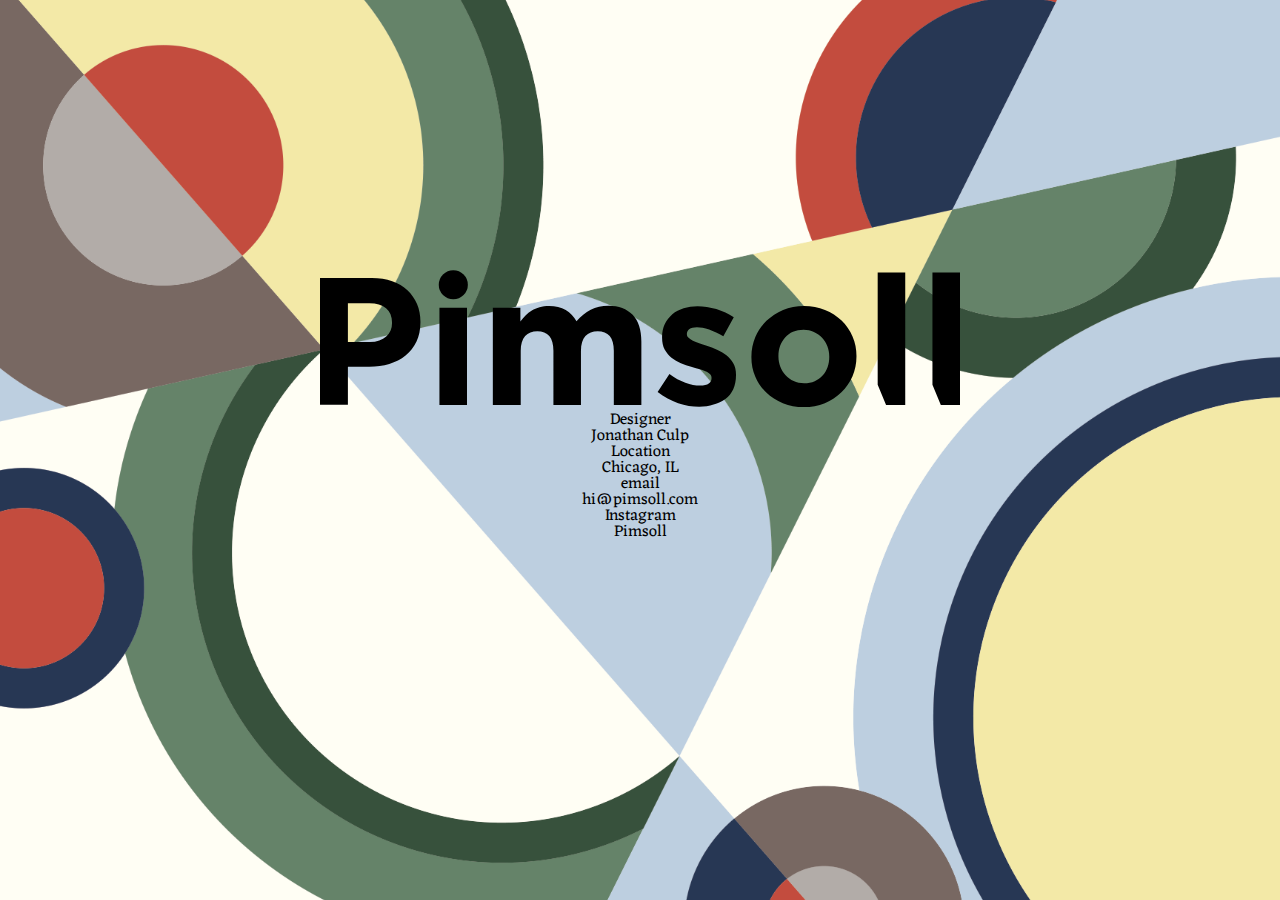
==== index2.html @ f4280edb "option 2" ====
<!DOCTYPE html>
<html lang="en-US">
<head>

  <!--
  Version: 2

  Pimsoll
  Website by Jonathan Culp
  JonathanCulp.com
  jdculp@umich.edu
  -->

    <meta charset="UTF-8">
    <meta name="viewport" content="width=device-width, initial-scale=1">
    <title>Pimsoll</title>


    <!-- Webfonts -->
  <link rel="stylesheet" media="screen" href="https://fontlibrary.org/face/osp-din" type="text/css"/>
  <link href="https://fonts.googleapis.com/css?family=Eczar" rel="stylesheet">
  <link href="https://fonts.googleapis.com/css?family=Oswald" rel="stylesheet">

    <link rel="stylesheet" href="css/style-index.css" type="text/css" media="all">
</head>
<body>

    <header role="banner">
        
        <div class="feature">
        </div>
        
        <div class="title">
        <object type="image/svg+xml" data="images/pimsoll.svg" class="pimsoll"></object>
        <ul class="card">
            <li class="designation">Designer</li>
            <li class="answer">Jonathan Culp</li>
            <li class="designation">Location</li>
            <li class="answer">Chicago, IL</li>
            <li class="designation">email</li>
            <li class="answer">hi@pimsoll.com</li>
            <li class="designation">Instagram</li>
            <li class="answer">Pimsoll</li>
        </ul>
        </div>
        
    </header>
    
    <section role"alert" class="info">
    
    </section>
    
</body>
---- css/style-index.css ----
/* -------------------------------------------------------

Pimsoll //

Pimsoll.com

Version: 1

Author: Jonathan Culp

Contact: JonathanCulp.com

----------------------------------------------------- */

html,body,div,span,applet,object,iframe,h1,h2,h3,h4,h5,h6,p,blockquote,pre,a,abbr,acronym,address,big,cite,code,del,dfn,em,img,ins,kbd,q,s,samp,small,strike,strong,sub,sup,tt,var,b,u,i,center,dl,dt,dd,ol,ul,li,fieldset,form,label,legend,table,caption,tbody,tfoot,thead,tr,th,td,article,aside,canvas,details,embed,figure,figcaption,footer,header,hgroup,menu,nav,output,ruby,section,summary,time,mark,audio,video{border:0;font-size:100%;font:inherit;vertical-align:baseline;margin:0;padding:0;}article,aside,details,figcaption,figure,footer,header,hgroup,menu,nav,section{display:block;}body{line-height:1;}ol,ul{list-style:none;}blockquote,q{quotes:none;}blockquote:before,blockquote:after,q:before,q:after{content:none;}table{border-collapse:collapse;border-spacing:0;}


/** { transition: all 1s; }*/
* { box-sizing: border-box;}

html{
    font-size: 1rem;
}


/* General */

body{
    background: url(../images/pimsoll-bkgd.png) no-repeat center center fixed;
    -webkit-background-size: cover;
    -moz-background-size: cover;
    -o-background-size: cover;
    background-size: cover;
    min-height: 100vh;
    font-smooth: always;
    -webkit-font-smoothing: antialiased;
    text-rendering: optimizedLegibility;
    font-family: 'Eczar', sans-serif;
    display: flex;
    flex-wrap: wrap;
    

}

/* Header */
header{
    order: 1;
    flex: 100%;
    height: 90vh;
    text-align: center;
    padding-top: 30vh;
    padding-bottom: 2em;
}

h1 {
    font-family: 'Roboto', sans-serif;
    font-size: 10rem;
    text-align: center;
}

.header {
    line-height: 1.25;
    font-size: 3rem;
    text-align: center;
    padding-top: 1em;
}

a{
    color: #000;
}

a:hover { 
    color: red;
}

object{
    width: 50%;
}

.container{
    text-align: center;
    justify-content: center;
    line-height: 1.5;
    font-size: 1.75rem;
    
}

/* About */
.story{
    order: 2;
    flex: 50%;
    height: 20vmax;
    min-height: 400px;
    text-align: center;
    padding: 1em;
    background-color: antiquewhite;
    float: left;
}

.alert{
    order: 3;
    flex: 50%;
    height: 20vmax;
    min-height: 400px;
    padding: 1em;
    background-color: lightslategrey;
    float: right;
    
}

/* The Goods */

.goods {
    order: 5;
    flex: 100%;
    font-family: "Roboto", sans-serif;
    background-color: aliceblue;
}

.goods h2 {
    font-size: 8rem;
    font-weight: 900;
    text-align: center;
    margin: .25em;
}



/* Screen */

@media (max-width: 700px) {


    object{
        width: 75%;
    }
    
    .container{
        font-size: 1rem;
    }
}

@media (max-width: 500px) {

   .story{
     flex: 100%;
       
   }
    
    .alert{
     flex: 100%;
   }
}
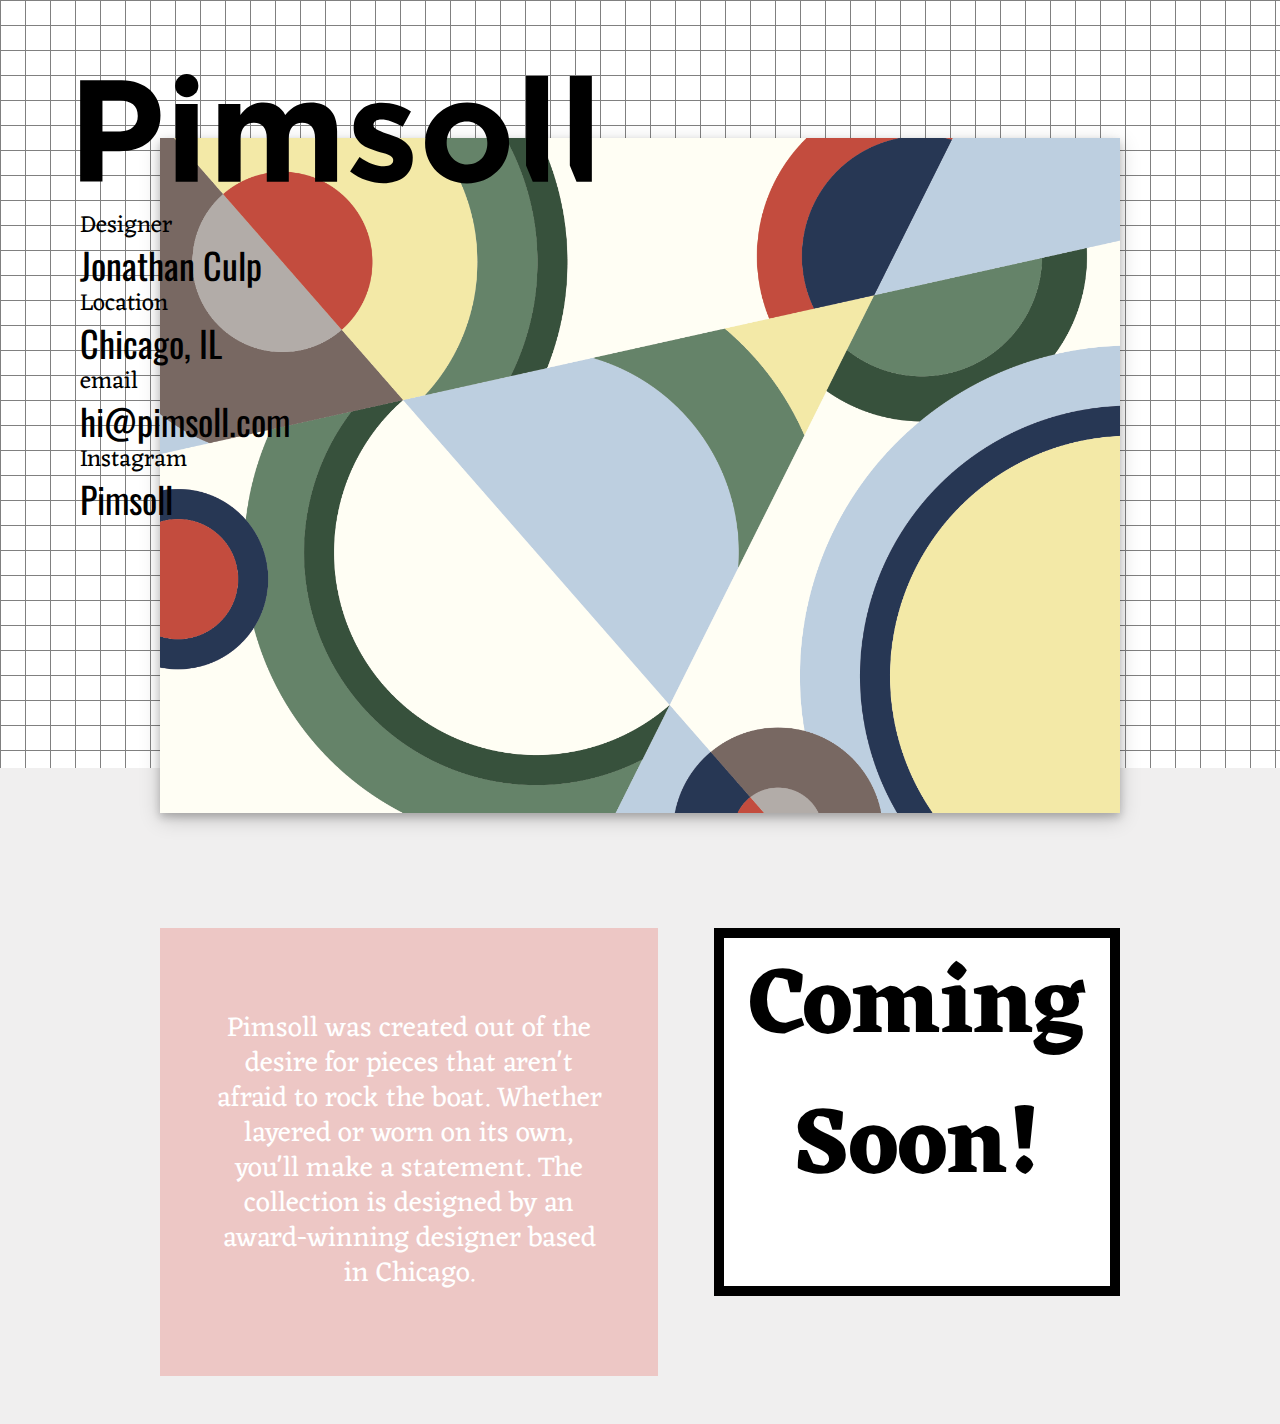
==== commit 4696fc5c: "Index 2" ====
--- a/index2.html
+++ b/index2.html
@@ -21,32 +21,37 @@
   <link href="https://fonts.googleapis.com/css?family=Eczar" rel="stylesheet">
   <link href="https://fonts.googleapis.com/css?family=Oswald" rel="stylesheet">
 
-    <link rel="stylesheet" href="css/style-index.css" type="text/css" media="all">
+    <link rel="stylesheet" href="css/styles.css" type="text/css" media="all">
 </head>
 <body>
 
     <header role="banner">
         
         <div class="feature">
+            <object type="image/svg+xml" data="images/pimsoll.svg" class="pimsoll"></object>
+            <ul class="card">
+                <li class="designation">Designer</li>
+                <li class="answer">Jonathan Culp</li>
+                <li class="designation">Location</li>
+                <li class="answer">Chicago, IL</li>
+                <li class="designation">email</li>
+                <li class="answer">hi@pimsoll.com</li>
+                <li class="designation">Instagram</li>
+                <li class="answer">Pimsoll</li>
+            </ul>
         </div>
         
-        <div class="title">
-        <object type="image/svg+xml" data="images/pimsoll.svg" class="pimsoll"></object>
-        <ul class="card">
-            <li class="designation">Designer</li>
-            <li class="answer">Jonathan Culp</li>
-            <li class="designation">Location</li>
-            <li class="answer">Chicago, IL</li>
-            <li class="designation">email</li>
-            <li class="answer">hi@pimsoll.com</li>
-            <li class="designation">Instagram</li>
-            <li class="answer">Pimsoll</li>
-        </ul>
-        </div>
+
         
     </header>
     
     <section role"alert" class="info">
+        <div class="story">
+            <p>Pimsoll was created out of the desire for pieces that aren't afraid to rock the boat. Whether layered or worn on its own, you'll make a statement. The collection is designed by an award-winning designer based in Chicago.</p>
+        </div>
+        <div class="alert">
+            <h3>Coming </br> Soon!</h3>
+        </div>
     
     </section>
     
--- a/css/styles.css
+++ b/css/styles.css
@@ -0,0 +1,135 @@
+/* -------------------------------------------------------
+
+Pimsoll //
+
+pimsoll.com
+
+Version: 2
+
+Author: Jonathan Culp
+
+Contact: JonathanCulp.com
+
+----------------------------------------------------- */
+
+html{
+    font-size: 1rem;
+    font-smooth: always;
+    -webkit-font-smoothing: antialiased;
+    text-rendering: optimizedLegibility;
+    padding: 0;
+    margin: 0;
+}
+
+body{
+    font-family: 'Oswald', sans-serif;
+    margin: 0;
+    padding: 0;
+    background-size: 25px 25px;
+    background-image: linear-gradient(to right, grey 1px, transparent 1px), linear-gradient(to bottom, grey 1px, transparent 1px);
+    
+/* -------------------------------------------------------
+HEAD SECTION
+----------------------------------------------------- */
+    
+}
+
+header{
+    order: 1;
+    width: 100%;
+    padding-top: 3em;
+}
+
+.feature{
+    margin: 0 auto;
+    position: relative;
+    margin-bottom: -5vh;
+    margin-top: 10vh;
+    background-color: aquamarine;
+    width: 75vw; 
+    max-width: 1200px;
+    height: 75vh;
+    background: url(../images/pimsoll-bkgd.png) no-repeat center center scroll;
+    -webkit-background-size: cover;
+    -moz-background-size: cover;
+    -o-background-size: cover;
+    background-size: cover;
+    box-shadow:  0 4px 8px 0 rgba(0, 0, 0, 0.2), 0 6px 20px 0 rgba(0, 0, 0, 0.19);
+}
+
+.pimsoll{
+    margin-top: -5%;
+    margin-left: -5em;
+    width: 40%;
+    position: fixed;
+}
+
+.card{
+    margin-top: -3%;
+    margin-left: -5em;
+    list-style: none;
+    padding: 10% 0;
+    display: inline-block;
+}
+
+.designation{
+    font-family: 'Eczar', serif;
+    font-size: 1.5rem;  
+}
+
+.answer{
+    font-size: 2.25rem;
+    line-height: 1; 
+}
+
+/* -------------------------------------------------------
+INFO SECTION
+----------------------------------------------------- */
+
+.info{
+    order: 2;
+    background-color: #f0efef;
+    height: auto;
+    display: flex;
+    padding: 10em 10em 3em 10em;
+}
+
+.story{
+    display: flex;
+    height: auto;
+    order: 3;
+    flex: 50%;
+    text-align: center;
+    justify-content: center;
+    float: left;
+    background-color: #edc7c5;
+    font-family: 'Eczar', serif;
+    color: #fff;
+    padding: 2em;
+    font-size: 1.75em;
+    line-height: 1.25;
+    margin-right: 2em;
+
+}
+
+.alert{
+    display: flex;
+    order: 4;
+    flex: 50%;
+    font-family: 'Eczar', serif;
+    text-transform: capitalize;
+    line-height: 1.5;
+    text-align: center;
+    justify-content: center;
+    float: right;
+    background-color: #fff;
+    font-size: 5em;
+    border: 10px solid #000; 
+    margin-bottom: 1em;
+    
+}
+
+.alert h3{
+    margin: 0;
+}
+
